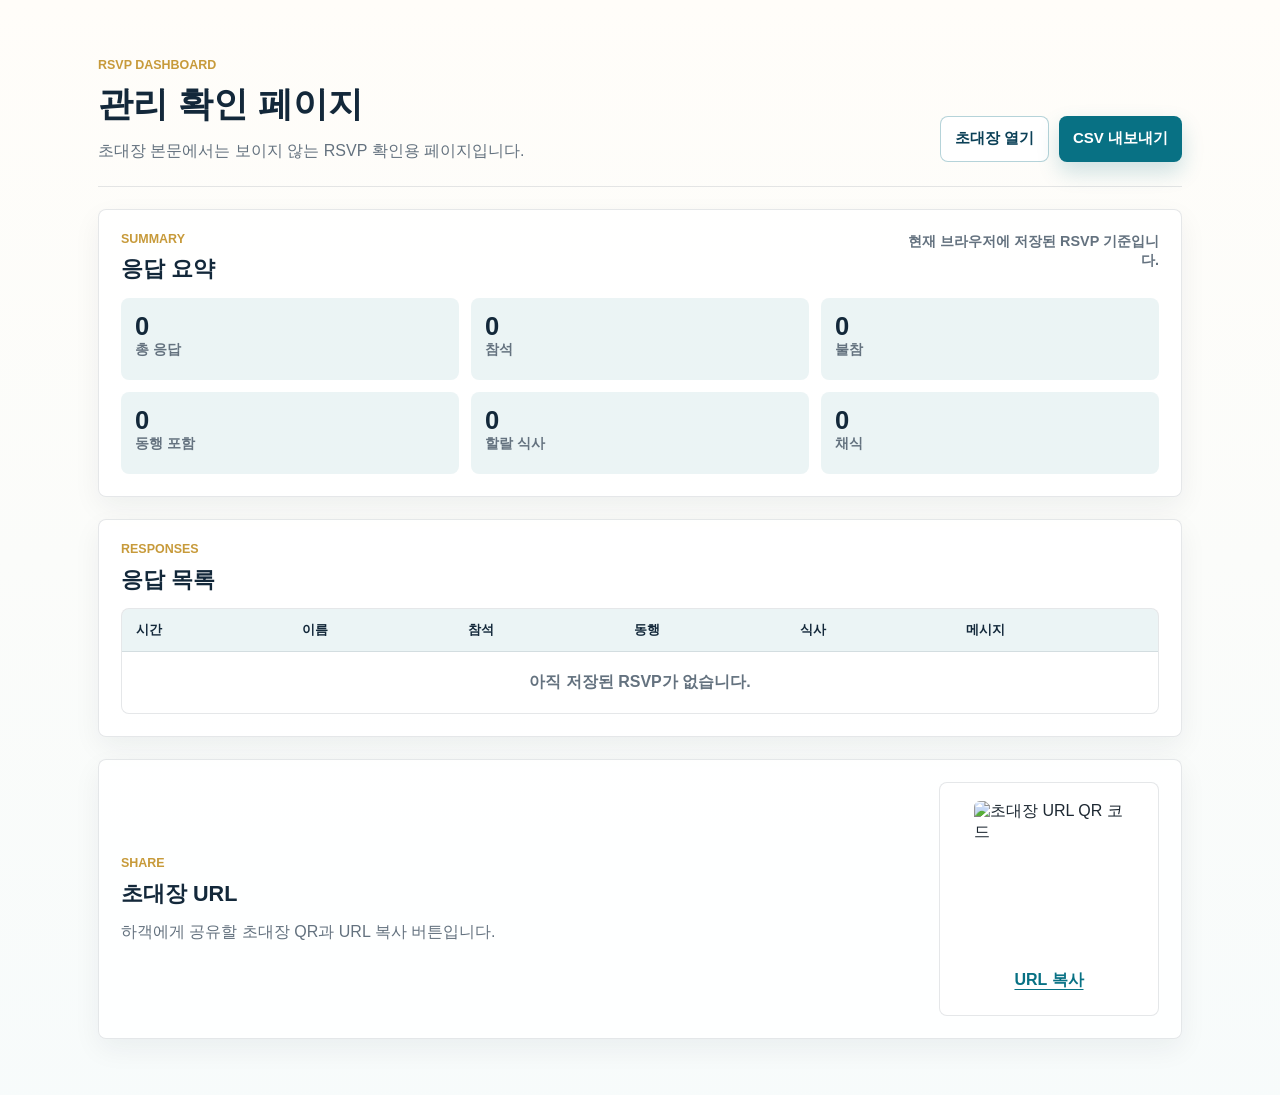
==== admin.html @ 89295983 "Move RSVP summary to admin page" ====
<!doctype html>
<html lang="ko">
  <head>
    <meta charset="utf-8" />
    <meta name="viewport" content="width=device-width, initial-scale=1" />
    <meta name="robots" content="noindex" />
    <title>RSVP 관리 확인 | 권기빈 · 송시아</title>
    <link rel="stylesheet" href="styles.css" />
  </head>
  <body class="admin-page">
    <div class="admin-shell">
      <header class="admin-header">
        <div>
          <p class="section-kicker">RSVP Dashboard</p>
          <h1>관리 확인 페이지</h1>
          <p class="lead">
            초대장 본문에서는 보이지 않는 RSVP 확인용 페이지입니다.
          </p>
        </div>
        <div class="admin-actions">
          <a class="button button--outline" href="./">초대장 열기</a>
          <button class="button button--primary" type="button" id="exportCsv">CSV 내보내기</button>
        </div>
      </header>

      <main class="admin-main">
        <section class="admin-section" aria-labelledby="statsTitle">
          <div class="admin-section__head">
            <div>
              <p class="section-kicker">Summary</p>
              <h2 id="statsTitle">응답 요약</h2>
            </div>
            <p class="admin-note">
              현재 브라우저에 저장된 RSVP 기준입니다.
            </p>
          </div>
          <div class="stats-grid" id="statsGrid"></div>
        </section>

        <section class="admin-section" aria-labelledby="listTitle">
          <div class="admin-section__head">
            <div>
              <p class="section-kicker">Responses</p>
              <h2 id="listTitle">응답 목록</h2>
            </div>
          </div>
          <div class="rsvp-table-wrap">
            <table class="rsvp-table">
              <thead>
                <tr>
                  <th scope="col">시간</th>
                  <th scope="col">이름</th>
                  <th scope="col">참석</th>
                  <th scope="col">동행</th>
                  <th scope="col">식사</th>
                  <th scope="col">메시지</th>
                </tr>
              </thead>
              <tbody id="rsvpTableBody"></tbody>
            </table>
            <p class="empty-state" id="rsvpEmpty">아직 저장된 RSVP가 없습니다.</p>
          </div>
        </section>

        <section class="admin-section admin-section--share" aria-labelledby="shareTitle">
          <div>
            <p class="section-kicker">Share</p>
            <h2 id="shareTitle">초대장 URL</h2>
            <p class="lead">
              하객에게 공유할 초대장 QR과 URL 복사 버튼입니다.
            </p>
          </div>
          <div class="qr-panel">
            <img id="qrImage" alt="초대장 URL QR 코드" loading="lazy" />
            <button class="text-button" type="button" id="copyUrl">URL 복사</button>
          </div>
        </section>
      </main>
    </div>

    <div class="toast" id="toast" role="status" aria-live="polite"></div>
    <script src="script.js"></script>
  </body>
</html>
---- styles.css ----
:root {
  color-scheme: light;
  --paper: #fffdf9;
  --ivory: #fbf3e7;
  --sand: #d9c79d;
  --sand-strong: #a77a2d;
  --nile: #087184;
  --nile-deep: #0b4057;
  --coral: #d96d63;
  --pink: #e7a7a2;
  --gold: #c79a3a;
  --navy: #13283a;
  --ink: #1d2832;
  --muted: #64727f;
  --line: rgba(19, 40, 58, 0.11);
  --white: #ffffff;
  --shadow: 0 14px 34px rgba(19, 40, 58, 0.1);
  --radius: 8px;
  --bottom-nav-height: 62px;
  font-family:
    "Pretendard",
    "Apple SD Gothic Neo",
    "Malgun Gothic",
    "Segoe UI",
    sans-serif;
}

*,
*::before,
*::after {
  box-sizing: border-box;
}

html {
  scroll-behavior: smooth;
  overflow-x: hidden;
}

body {
  margin: 0;
  background: var(--paper);
  color: var(--ink);
  font-size: 16px;
  line-height: 1.65;
  letter-spacing: 0;
  overflow-x: hidden;
}

body,
button,
input,
select,
textarea {
  font: inherit;
  letter-spacing: 0;
}

button,
a,
input,
select,
textarea {
  -webkit-tap-highlight-color: transparent;
}

a {
  color: inherit;
  text-decoration: none;
}

img,
svg {
  display: block;
  max-width: 100%;
}

svg {
  fill: none;
  stroke: currentColor;
  stroke-linecap: round;
  stroke-linejoin: round;
  stroke-width: 1.8;
}

button {
  border: 0;
  cursor: pointer;
}

.site-shell {
  min-height: 100vh;
  overflow-x: clip;
}

.hero {
  position: relative;
  min-height: 94svh;
  isolation: isolate;
  display: flex;
  flex-direction: column;
  justify-content: center;
  padding: 92px 20px 64px;
  color: var(--white);
}

.hero__image,
.hero__shade {
  position: absolute;
  inset: 0;
  z-index: -2;
}

.hero__image {
  width: 100%;
  height: 100%;
  object-fit: cover;
  object-position: center bottom;
}

.hero__shade {
  z-index: -1;
  background:
    linear-gradient(180deg, rgba(8, 22, 34, 0.38), rgba(8, 22, 34, 0.12) 34%, rgba(8, 22, 34, 0.68) 100%),
    radial-gradient(circle at 50% 24%, rgba(255, 250, 235, 0.3), transparent 30%);
}

.topbar {
  position: absolute;
  top: 0;
  left: 0;
  right: 0;
  z-index: 3;
  display: flex;
  align-items: center;
  justify-content: space-between;
  padding: 18px 18px;
}

.brand-mark {
  display: grid;
  gap: 1px;
  font-family: Georgia, "Times New Roman", serif;
  font-size: 1.05rem;
  font-weight: 700;
  line-height: 1.1;
  text-shadow: 0 2px 12px rgba(0, 0, 0, 0.2);
}

.brand-mark small {
  color: rgba(255, 255, 255, 0.72);
  font-family:
    "Pretendard",
    "Apple SD Gothic Neo",
    "Malgun Gothic",
    sans-serif;
  font-size: 0.64rem;
  font-weight: 800;
  text-transform: uppercase;
}

.topbar__actions {
  display: flex;
  gap: 8px;
}

.icon-button {
  display: grid;
  place-items: center;
  width: 42px;
  height: 42px;
  border: 1px solid rgba(255, 255, 255, 0.48);
  border-radius: 50%;
  background: rgba(9, 31, 45, 0.28);
  color: var(--white);
  backdrop-filter: blur(12px);
}

.icon-button svg {
  width: 21px;
  height: 21px;
}

.icon-button[aria-pressed="true"] {
  background: var(--gold);
  color: var(--navy);
}

.hero__content {
  width: min(100%, 720px);
  margin: 0 auto;
  text-align: center;
  text-shadow: 0 2px 18px rgba(0, 0, 0, 0.22);
}

.eyebrow,
.section-kicker {
  margin: 0 0 10px;
  color: var(--gold);
  font-size: 0.78rem;
  font-weight: 800;
  line-height: 1.2;
  text-transform: uppercase;
}

.hero h1 {
  position: relative;
  margin: 0 auto;
  width: fit-content;
  font-family: Georgia, "Times New Roman", serif;
  font-size: 3.08rem;
  font-weight: 700;
  line-height: 1.06;
}

.hero h1::after {
  display: block;
  width: 64px;
  height: 1px;
  margin: 18px auto 0;
  background: rgba(255, 232, 176, 0.82);
  content: "";
}

.hero h1 span {
  display: block;
  color: var(--pink);
  font-size: 1.4rem;
}

.hero__subtitle {
  margin: 18px 0 0;
  color: rgba(255, 255, 255, 0.82);
  font-size: 0.86rem;
  font-weight: 800;
}

.hero__date,
.hero__venue {
  margin: 10px 0 0;
  font-weight: 700;
}

.hero__venue {
  color: rgba(255, 255, 255, 0.88);
  font-size: 0.95rem;
}

.hero__actions {
  display: grid;
  gap: 9px;
  margin: 28px auto 0;
  width: min(100%, 430px);
  max-width: calc(100vw - 40px);
}

.hero__actions > * {
  min-width: 0;
}

.hero__primary-actions,
.hero__quick-actions {
  display: grid;
  grid-template-columns: repeat(2, minmax(0, 1fr));
  gap: 9px;
}

.hero__quick-actions .button {
  min-height: 40px;
  font-size: 0.84rem;
}

.button {
  display: inline-flex;
  min-width: 0;
  min-height: 46px;
  align-items: center;
  justify-content: center;
  gap: 8px;
  border-radius: var(--radius);
  padding: 11px 14px;
  font-size: 0.94rem;
  font-weight: 800;
  line-height: 1.25;
  text-align: center;
  white-space: normal;
  transition:
    transform 160ms ease,
    box-shadow 160ms ease,
    background-color 160ms ease,
    border-color 160ms ease;
}

.button svg {
  width: 18px;
  height: 18px;
  flex: 0 0 auto;
}

.button:hover,
.button:focus-visible,
.icon-button:hover,
.icon-button:focus-visible,
.text-button:hover,
.text-button:focus-visible,
.bottom-nav a:hover,
.bottom-nav a:focus-visible {
  transform: translateY(-1px);
}

.button:focus-visible,
.icon-button:focus-visible,
.text-button:focus-visible,
.lang-tab:focus-visible,
.guide-tab:focus-visible,
input:focus-visible,
select:focus-visible,
textarea:focus-visible,
summary:focus-visible,
.scarab-token:focus-visible,
.star:focus-visible {
  outline: 3px solid rgba(10, 111, 131, 0.32);
  outline-offset: 3px;
}

.button--light {
  border: 1px solid rgba(255, 255, 255, 0.58);
  background: rgba(255, 255, 255, 0.18);
  color: var(--white);
  backdrop-filter: blur(16px);
}

.button--primary {
  background: var(--nile);
  color: var(--white);
  box-shadow: 0 10px 22px rgba(10, 111, 131, 0.2);
}

.button--ghost {
  border: 1px solid rgba(255, 255, 255, 0.34);
  background: rgba(9, 31, 45, 0.2);
  color: rgba(255, 255, 255, 0.9);
  backdrop-filter: blur(14px);
}

.button--outline {
  border: 1px solid rgba(10, 111, 131, 0.3);
  background: var(--white);
  color: var(--nile-deep);
}

.button--full {
  width: 100%;
}

.scroll-cue {
  position: absolute;
  right: 20px;
  bottom: calc(var(--bottom-nav-height) + 24px);
  display: inline-flex;
  align-items: center;
  gap: 8px;
  color: rgba(255, 255, 255, 0.9);
  font-size: 0.86rem;
  font-weight: 800;
}

.scroll-cue::after {
  width: 8px;
  height: 8px;
  border-right: 2px solid currentColor;
  border-bottom: 2px solid currentColor;
  content: "";
  transform: rotate(45deg);
  animation: cue-bounce 1.4s ease-in-out infinite;
}

.section {
  position: relative;
  padding: 68px 20px;
}

.section__inner {
  width: min(100%, 940px);
  margin: 0 auto;
}

.section__header {
  margin-bottom: 24px;
  text-align: center;
}

.section h2 {
  margin: 0;
  color: var(--navy);
  font-family: Georgia, "Times New Roman", serif;
  font-size: 2.05rem;
  line-height: 1.18;
}

.section h3 {
  margin: 0 0 8px;
  color: var(--navy);
  font-size: 1.04rem;
  line-height: 1.35;
}

.lead {
  margin: 16px 0 0;
  color: var(--muted);
  font-size: 1rem;
}

.section--intro {
  background:
    linear-gradient(90deg, rgba(10, 111, 131, 0.045), transparent 52%),
    var(--paper);
}

.intro-grid {
  display: grid;
  gap: 34px;
  align-items: center;
}

.couple-emblem {
  min-height: 260px;
  display: grid;
  place-items: center;
}

.wedding-crest {
  position: relative;
  display: grid;
  place-items: center;
  width: min(100%, 340px);
  min-height: 242px;
  padding: 30px 28px;
  border: 1px solid rgba(19, 40, 58, 0.12);
  border-radius: var(--radius);
  background:
    linear-gradient(180deg, rgba(255, 255, 255, 0.72), rgba(251, 243, 231, 0.64)),
    var(--paper);
}

.wedding-crest::before,
.wedding-crest::after {
  position: absolute;
  inset: 14px;
  border: 1px solid rgba(199, 154, 58, 0.28);
  content: "";
  pointer-events: none;
}

.wedding-crest::after {
  inset: 20px;
  border-color: rgba(10, 64, 87, 0.12);
}

.crest__eyebrow,
.crest__date {
  margin: 0;
  color: var(--gold);
  font-size: 0.72rem;
  font-weight: 900;
  line-height: 1.2;
  text-transform: uppercase;
}

.crest__mark {
  display: flex;
  align-items: center;
  justify-content: center;
  gap: 18px;
  margin: 18px 0 14px;
  color: var(--navy);
  font-family: Georgia, "Times New Roman", serif;
  font-size: 3.6rem;
  line-height: 1;
}

.crest__mark i {
  width: 42px;
  height: 1px;
  background: linear-gradient(90deg, transparent, var(--gold), transparent);
}

.crest__names {
  margin: 0 0 14px;
  color: var(--navy);
  font-weight: 900;
}

.crest__route {
  display: flex;
  align-items: center;
  gap: 16px;
  margin-bottom: 16px;
  color: var(--muted);
  font-size: 0.78rem;
  font-weight: 900;
}

.crest__route::before,
.crest__route::after {
  width: 28px;
  height: 1px;
  background: rgba(19, 40, 58, 0.2);
  content: "";
}

.section--story {
  background:
    linear-gradient(180deg, #f8fbfa, #fffaf1),
    var(--paper);
}

.journey-map {
  position: relative;
  height: 128px;
  margin: 0 0 28px;
}

.journey-map__line {
  position: absolute;
  left: 8%;
  right: 8%;
  top: 54px;
  height: 1px;
  background: linear-gradient(90deg, rgba(10, 64, 87, 0.18), rgba(199, 154, 58, 0.74), rgba(10, 64, 87, 0.18));
}

.journey-map__line::after {
  position: absolute;
  top: -4px;
  left: 50%;
  width: 9px;
  height: 9px;
  border: 1px solid var(--gold);
  border-radius: 50%;
  background: var(--paper);
  content: "";
  transform: translateX(-50%);
}

.journey-map__point {
  position: absolute;
  top: 30px;
  display: grid;
  justify-items: center;
  gap: 4px;
  color: var(--navy);
  text-align: center;
}

.journey-map__point small {
  display: grid;
  place-items: center;
  width: 48px;
  height: 48px;
  border: 1px solid rgba(199, 154, 58, 0.48);
  border-radius: 50%;
  background: var(--white);
  color: var(--gold);
  font-family: Georgia, "Times New Roman", serif;
  font-size: 0.86rem;
  font-weight: 700;
}

.journey-map__point strong,
.journey-map__point em {
  display: block;
  line-height: 1.15;
}

.journey-map__point strong {
  font-size: 0.82rem;
}

.journey-map__point em {
  color: var(--muted);
  font-size: 0.76rem;
  font-style: normal;
  font-weight: 800;
}

.journey-map__point--seoul {
  left: 0;
}

.journey-map__point--cairo {
  left: 50%;
  transform: translateX(-50%);
}

.journey-map__point--oasis {
  right: 0;
}

.story-grid,
.detail-grid,
.gallery-grid,
.stats-grid {
  display: grid;
  gap: 12px;
}

.story-card,
.detail-card,
.photo-card,
.travel-card,
.quest-panel,
.rsvp-form,
.gift-details,
.manager-panel,
.qr-panel {
  border: 1px solid var(--line);
  border-radius: var(--radius);
  background: rgba(255, 255, 255, 0.78);
  box-shadow: 0 8px 22px rgba(19, 40, 58, 0.055);
}

.story-card {
  position: relative;
  min-height: 154px;
  padding: 22px 20px 20px;
  overflow: hidden;
}

.story-card::after {
  position: absolute;
  left: 20px;
  right: 20px;
  top: 58px;
  height: 1px;
  background: linear-gradient(90deg, rgba(199, 154, 58, 0.54), transparent);
  content: "";
}

.story-card__num {
  display: inline-flex;
  margin-bottom: 22px;
  color: var(--gold);
  font-weight: 900;
}

.story-card__place {
  position: absolute;
  top: 22px;
  left: 58px;
  color: var(--muted);
  font-size: 0.73rem;
  font-weight: 900;
  text-transform: uppercase;
}

.story-card p,
.detail-card p,
.travel-card p,
.photo-card figcaption,
.gift-details p {
  margin: 0;
  color: var(--muted);
}

.scarab-token {
  position: absolute;
  right: 18px;
  top: 18px;
  display: grid;
  place-items: center;
  width: 30px;
  height: 30px;
  border: 1px solid rgba(199, 154, 58, 0.34);
  border-radius: 50%;
  background: rgba(255, 255, 255, 0.72);
  color: var(--gold);
  box-shadow: 0 6px 14px rgba(19, 40, 58, 0.06);
}

.scarab-token::before {
  content: "✦";
  font-family: Georgia, "Times New Roman", serif;
  font-size: 0.92rem;
  line-height: 1;
}

.scarab-token::after {
  display: none;
}

.scarab-token.is-found {
  border-color: rgba(199, 154, 58, 0.72);
  background: var(--gold);
  color: var(--white);
}

.scarab-token.is-found::before {
  content: "✦";
}

.scarab-token--travel {
  top: auto;
  right: 22px;
  bottom: 22px;
}

.section--letter {
  background: var(--paper);
}

.language-tabs,
.guide-tabs {
  display: flex;
  gap: 8px;
  margin: 0 auto 18px;
  padding: 4px;
  border: 1px solid var(--line);
  border-radius: var(--radius);
  background: rgba(255, 255, 255, 0.7);
}

.language-tabs {
  width: min(100%, 460px);
}

.lang-tab,
.guide-tab {
  flex: 1;
  min-height: 42px;
  border-radius: 6px;
  background: transparent;
  color: var(--muted);
  font-weight: 900;
}

.lang-tab.is-active,
.guide-tab.is-active {
  background: var(--nile-deep);
  color: var(--white);
}

.letter-panel {
  display: none;
  max-width: 720px;
  margin: 0 auto;
  padding: 28px 0 0;
  border-top: 1px solid var(--line);
  color: #3d4752;
  font-size: 1.08rem;
  text-align: center;
}

.letter-panel.is-active {
  display: block;
}

.letter-panel--rtl {
  font-family:
    "Segoe UI",
    "Tahoma",
    "Arial",
    sans-serif;
}

.letter-sign {
  margin-top: 24px;
  color: var(--navy);
  font-weight: 900;
}

.letter-sign small {
  display: inline-block;
  max-width: 100%;
  margin-top: 6px;
  color: var(--muted);
  font-size: 0.78rem;
  line-height: 1.35;
  overflow-wrap: anywhere;
}

.section--details {
  background: linear-gradient(180deg, #f7fbfb, #ffffff);
}

.detail-card {
  min-height: 152px;
  padding: 20px;
  box-shadow: none;
}

.detail-card__label {
  display: inline-flex;
  align-items: center;
  gap: 10px;
  margin-bottom: 18px;
  color: var(--gold);
  font-size: 0.72rem;
  font-weight: 900;
  line-height: 1;
  text-transform: uppercase;
}

.detail-card__label::after {
  width: 34px;
  height: 1px;
  background: rgba(199, 154, 58, 0.42);
  content: "";
}

.section--directions {
  background:
    linear-gradient(135deg, rgba(10, 61, 85, 0.96), rgba(10, 111, 131, 0.88)),
    var(--nile-deep);
  color: var(--white);
}

.section--directions h2,
.section--directions .lead {
  color: var(--white);
}

.directions-layout {
  display: grid;
  gap: 24px;
  align-items: start;
}

.map-actions {
  display: flex;
  flex-wrap: wrap;
  gap: 10px;
  margin-top: 24px;
}

.travel-card {
  position: relative;
  padding: 18px;
  background: rgba(255, 255, 255, 0.94);
  color: var(--ink);
  box-shadow: none;
}

.guide-tabs {
  margin-bottom: 16px;
}

.guide-panel {
  display: none;
  padding-bottom: 42px;
}

.guide-panel.is-active {
  display: grid;
  gap: 10px;
}

.section--gallery {
  background: var(--paper);
}

.photo-card {
  margin: 0;
  overflow: hidden;
  box-shadow: none;
}

.photo-card img,
.stationery-card {
  width: 100%;
  aspect-ratio: 4 / 3;
}

.photo-card img {
  object-fit: cover;
}

.photo-card figcaption {
  padding: 14px 16px 16px;
  font-size: 0.92rem;
}

.stationery-card {
  position: relative;
  display: grid;
  place-items: center;
  overflow: hidden;
  background:
    linear-gradient(180deg, rgba(255, 255, 255, 0.82), rgba(251, 243, 231, 0.7)),
    var(--ivory);
}

.stationery-card::before {
  position: absolute;
  inset: 18px;
  border: 1px solid rgba(199, 154, 58, 0.28);
  content: "";
}

.stationery-card--palette {
  grid-template-columns: repeat(3, minmax(0, 1fr));
  gap: 0;
  padding: 34px;
}

.stationery-card--palette span {
  display: grid;
  place-items: end center;
  min-height: 132px;
  padding-bottom: 16px;
  color: var(--white);
  font-size: 0.72rem;
  font-weight: 900;
  text-transform: uppercase;
  writing-mode: vertical-rl;
}

.stationery-card--palette span:nth-child(1) {
  background: var(--nile-deep);
}

.stationery-card--palette span:nth-child(2) {
  background: #f7efe4;
  color: var(--navy);
}

.stationery-card--palette span:nth-child(3) {
  background: var(--gold);
}

.stationery-card--rings {
  grid-template-columns: auto auto auto;
  gap: 22px;
  color: var(--navy);
  font-family: Georgia, "Times New Roman", serif;
  font-size: 3rem;
  line-height: 1;
}

.stationery-card--rings i {
  position: relative;
  width: 70px;
  height: 42px;
}

.stationery-card--rings i::before,
.stationery-card--rings i::after {
  position: absolute;
  top: 0;
  width: 42px;
  height: 42px;
  border: 1px solid rgba(199, 154, 58, 0.84);
  border-radius: 50%;
  content: "";
}

.stationery-card--rings i::before {
  left: 0;
}

.stationery-card--rings i::after {
  right: 0;
}

.section--quest {
  background:
    radial-gradient(circle at 18% 16%, rgba(213, 163, 60, 0.2), transparent 24%),
    linear-gradient(180deg, #13283a, #0a3d55);
  color: var(--white);
}

.section--quest h2,
.section--quest .lead {
  color: var(--white);
}

.quest-layout {
  display: grid;
  gap: 24px;
}

.quest-panel {
  padding: 20px;
  background: rgba(255, 255, 255, 0.92);
  color: var(--ink);
  box-shadow: none;
}

.quest-panel__top {
  display: flex;
  align-items: center;
  justify-content: space-between;
  gap: 16px;
  margin-bottom: 16px;
  font-weight: 900;
}

.text-button {
  display: inline-flex;
  align-items: center;
  justify-content: center;
  min-height: 34px;
  padding: 6px 0;
  background: transparent;
  color: var(--nile);
  font-weight: 900;
  text-decoration: underline;
  text-underline-offset: 4px;
}

.episode-list {
  display: grid;
  gap: 10px;
  min-height: 116px;
}

.episode-item {
  border-left: 4px solid var(--gold);
  padding: 10px 12px;
  background: rgba(10, 111, 131, 0.08);
  border-radius: 0 var(--radius) var(--radius) 0;
}

.episode-item strong {
  display: block;
  margin-bottom: 2px;
  color: var(--navy);
}

.section--rsvp {
  background:
    linear-gradient(180deg, rgba(255, 253, 248, 0.9), rgba(247, 251, 251, 0.96)),
    var(--paper);
}

.rsvp-layout {
  display: grid;
  gap: 26px;
  align-items: start;
}

.rsvp-copy {
  display: grid;
  gap: 20px;
}

.pyramid-gate {
  position: relative;
  display: grid;
  justify-items: center;
  padding: 20px 10px 0;
  min-height: 250px;
}

.pyramid-gate__sun {
  width: 72px;
  height: 72px;
  border-radius: 50%;
  background: radial-gradient(circle, #fff6d5, var(--gold));
  box-shadow: 0 0 36px rgba(213, 163, 60, 0.42);
}

.pyramid-gate__body {
  position: relative;
  width: min(100%, 300px);
  height: 190px;
  margin-top: -18px;
  background: linear-gradient(140deg, #f0d596, #b9852c);
  clip-path: polygon(50% 0, 100% 100%, 0 100%);
  overflow: hidden;
  box-shadow: var(--shadow);
}

.pyramid-gate__body::before {
  position: absolute;
  inset: 32% 0 0 50%;
  background: rgba(255, 255, 255, 0.2);
  content: "";
}

.pyramid-gate__door {
  position: absolute;
  bottom: 0;
  width: 58px;
  height: 92px;
  background: var(--nile-deep);
  transition: transform 600ms ease;
}

.pyramid-gate__door--left {
  left: calc(50% - 58px);
  transform-origin: left bottom;
  border-radius: 44px 0 0 0;
}

.pyramid-gate__door--right {
  right: calc(50% - 58px);
  transform-origin: right bottom;
  border-radius: 0 44px 0 0;
}

.pyramid-gate.is-open .pyramid-gate__door--left {
  transform: rotateY(66deg) translateX(-9px);
}

.pyramid-gate.is-open .pyramid-gate__door--right {
  transform: rotateY(-66deg) translateX(9px);
}

#rsvpThanks {
  margin: 14px 0 0;
  color: var(--navy);
  font-weight: 900;
  text-align: center;
}

.rsvp-form {
  display: grid;
  gap: 16px;
  padding: 20px;
  box-shadow: none;
}

.rsvp-form label,
.rsvp-form fieldset {
  display: grid;
  gap: 8px;
  margin: 0;
  color: var(--navy);
  font-weight: 900;
}

.rsvp-form fieldset {
  padding: 0;
  border: 0;
}

.rsvp-form legend {
  padding: 0 0 8px;
}

.choice {
  display: flex !important;
  grid-template-columns: auto 1fr;
  align-items: center;
  min-height: 44px;
  padding: 10px 12px;
  border: 1px solid var(--line);
  border-radius: var(--radius);
  background: #fbfefe;
  color: var(--ink) !important;
  font-weight: 700 !important;
}

.choice input {
  width: 18px;
  height: 18px;
  margin: 0 8px 0 0;
  accent-color: var(--nile);
}

input,
select,
textarea {
  width: 100%;
  min-height: 46px;
  border: 1px solid var(--line);
  border-radius: var(--radius);
  background: rgba(255, 255, 255, 0.86);
  color: var(--ink);
  padding: 10px 12px;
}

textarea {
  resize: vertical;
}

.section--guestbook {
  background: linear-gradient(180deg, #0b1e33, #13283a);
  color: var(--white);
}

.section--guestbook h2 {
  color: var(--white);
}

.guestbook-form {
  display: grid;
  gap: 10px;
  margin-bottom: 18px;
}

.star-sky {
  position: relative;
  height: 360px;
  border: 1px solid rgba(255, 255, 255, 0.16);
  border-radius: var(--radius);
  overflow: hidden;
  background:
    radial-gradient(circle at 20% 18%, rgba(255, 255, 255, 0.12), transparent 18%),
    radial-gradient(circle at 78% 28%, rgba(213, 163, 60, 0.12), transparent 20%),
    linear-gradient(180deg, #071827, #13283a);
}

.star-sky::before {
  position: absolute;
  left: 0;
  right: 0;
  bottom: 0;
  height: 38%;
  background:
    linear-gradient(120deg, transparent 0 24%, rgba(229, 201, 141, 0.24) 25% 32%, transparent 33%),
    linear-gradient(180deg, transparent, rgba(0, 0, 0, 0.24));
  clip-path: polygon(0 100%, 0 70%, 15% 60%, 28% 72%, 44% 52%, 58% 78%, 72% 58%, 100% 78%, 100% 100%);
  content: "";
}

.star {
  position: absolute;
  width: 24px;
  height: 24px;
  background: transparent;
  color: #ffe9a8;
  transform: translate(-50%, -50%);
}

.star::before {
  position: absolute;
  inset: 0;
  background: currentColor;
  clip-path: polygon(50% 0, 61% 34%, 97% 35%, 68% 56%, 79% 91%, 50% 70%, 21% 91%, 32% 56%, 3% 35%, 39% 34%);
  content: "";
  filter: drop-shadow(0 0 8px rgba(255, 233, 168, 0.72));
}

.star-message {
  min-height: 34px;
  margin: 14px 0 0;
  color: rgba(255, 255, 255, 0.9);
  text-align: center;
}

.section--gift {
  background: var(--paper);
}

.gift-layout {
  display: grid;
  gap: 18px;
}

.gift-details {
  padding: 16px 18px;
  box-shadow: none;
}

.gift-details summary {
  color: var(--navy);
  cursor: pointer;
  font-weight: 900;
}

.gift-details p {
  margin-top: 12px;
}

.manager-panel,
.qr-panel {
  padding: 18px;
  box-shadow: none;
}

.stat-card {
  min-height: 82px;
  padding: 14px;
  border-radius: var(--radius);
  background: rgba(10, 111, 131, 0.08);
}

.stat-card strong {
  display: block;
  color: var(--navy);
  font-size: 1.6rem;
  line-height: 1.1;
}

.stat-card span {
  color: var(--muted);
  font-size: 0.86rem;
  font-weight: 800;
}

.qr-panel {
  display: grid;
  place-items: center;
  gap: 12px;
}

.qr-panel img {
  width: 150px;
  height: 150px;
  border-radius: 6px;
  background: var(--white);
}

.admin-page {
  background:
    linear-gradient(180deg, rgba(255, 253, 249, 0.96), rgba(247, 251, 251, 0.98)),
    var(--paper);
}

.admin-shell {
  width: min(1120px, 100%);
  margin: 0 auto;
  padding: 32px 18px 56px;
}

.admin-header {
  display: grid;
  gap: 18px;
  padding: 26px 0 24px;
  border-bottom: 1px solid var(--line);
}

.admin-header h1,
.admin-section h2 {
  margin: 0;
  color: var(--navy);
  line-height: 1.18;
}

.admin-header h1 {
  font-size: 2.2rem;
}

.admin-actions {
  display: flex;
  flex-wrap: wrap;
  gap: 10px;
}

.admin-main {
  display: grid;
  gap: 22px;
  margin-top: 22px;
}

.admin-section {
  padding: 22px;
  border: 1px solid var(--line);
  border-radius: var(--radius);
  background: rgba(255, 255, 255, 0.84);
  box-shadow: 0 10px 28px rgba(19, 40, 58, 0.06);
}

.admin-section__head {
  display: grid;
  gap: 10px;
  margin-bottom: 16px;
}

.admin-section h2 {
  font-size: 1.35rem;
}

.admin-note {
  margin: 0;
  color: var(--muted);
  font-size: 0.9rem;
  font-weight: 800;
}

.rsvp-table-wrap {
  overflow-x: auto;
  border: 1px solid var(--line);
  border-radius: var(--radius);
  background: var(--white);
}

.rsvp-table {
  width: 100%;
  min-width: 720px;
  border-collapse: collapse;
}

.rsvp-table th,
.rsvp-table td {
  padding: 12px 14px;
  border-bottom: 1px solid var(--line);
  text-align: left;
  vertical-align: top;
}

.rsvp-table th {
  background: rgba(10, 111, 131, 0.08);
  color: var(--navy);
  font-size: 0.84rem;
  font-weight: 900;
}

.rsvp-table td {
  color: var(--ink);
  font-size: 0.92rem;
}

.rsvp-table td:last-child {
  min-width: 220px;
}

.empty-state {
  display: none;
  margin: 0;
  padding: 20px;
  color: var(--muted);
  font-weight: 800;
  text-align: center;
}

.empty-state.is-visible {
  display: block;
}

.admin-section--share {
  display: grid;
  gap: 18px;
  align-items: center;
}

.admin-page .qr-panel {
  background: var(--white);
  box-shadow: none;
}

.footer {
  padding: 32px 20px calc(var(--bottom-nav-height) + 30px);
  background: var(--navy);
  color: rgba(255, 255, 255, 0.88);
  text-align: center;
}

.footer p {
  margin: 0 0 10px;
}

.footer a {
  color: var(--gold);
  font-weight: 900;
}

.bottom-nav {
  position: fixed;
  left: 10px;
  right: 10px;
  bottom: 8px;
  z-index: 20;
  display: grid;
  grid-template-columns: repeat(4, minmax(0, 1fr));
  min-height: var(--bottom-nav-height);
  border: 1px solid rgba(19, 40, 58, 0.1);
  border-radius: var(--radius);
  background: rgba(255, 255, 255, 0.92);
  box-shadow: 0 12px 28px rgba(19, 40, 58, 0.16);
  backdrop-filter: blur(16px);
}

.bottom-nav a {
  display: grid;
  place-items: center;
  align-content: center;
  gap: 1px;
  min-width: 0;
  color: var(--navy);
  font-size: 0.8rem;
  font-weight: 900;
}

.bottom-nav a::before {
  width: 22px;
  height: 1px;
  margin-bottom: 4px;
  background: rgba(199, 154, 58, 0.44);
  content: "";
}

.bottom-nav small {
  color: var(--muted);
  font-size: 0.62rem;
  font-weight: 800;
  line-height: 1;
  text-transform: uppercase;
}

.toast {
  position: fixed;
  left: 50%;
  bottom: calc(var(--bottom-nav-height) + 26px);
  z-index: 30;
  max-width: min(92vw, 420px);
  min-height: 44px;
  padding: 11px 16px;
  border-radius: var(--radius);
  background: rgba(19, 40, 58, 0.94);
  color: var(--white);
  font-weight: 800;
  opacity: 0;
  pointer-events: none;
  transform: translate(-50%, 10px);
  transition:
    opacity 180ms ease,
    transform 180ms ease;
}

.toast.is-visible {
  opacity: 1;
  transform: translate(-50%, 0);
}

@keyframes cue-bounce {
  0%,
  100% {
    transform: translateY(0) rotate(45deg);
  }
  50% {
    transform: translateY(5px) rotate(45deg);
  }
}

@media (min-width: 680px) {
  .hero {
    padding-inline: 40px;
  }

  .hero h1 {
    font-size: 4.3rem;
  }

  .hero h1 span {
    font-size: 1.8rem;
  }

  .hero__actions {
    width: min(100%, 500px);
  }

  .hero__primary-actions {
    grid-template-columns: 1.15fr 0.85fr;
  }

  .hero__quick-actions {
    width: min(100%, 360px);
    justify-self: center;
  }

  .section {
    padding: 92px 36px;
  }

  .intro-grid,
  .directions-layout,
  .quest-layout,
  .rsvp-layout,
  .gift-layout {
    grid-template-columns: minmax(0, 1fr) minmax(0, 1fr);
  }

  .detail-grid,
  .gallery-grid {
    grid-template-columns: repeat(2, minmax(0, 1fr));
  }

  .gallery-grid {
    align-items: stretch;
  }

  .photo-card--wide {
    grid-row: span 2;
  }

  .photo-card--wide img {
    height: calc(100% - 53px);
    aspect-ratio: auto;
  }

  .guestbook-form {
    grid-template-columns: 0.8fr 1.5fr auto;
  }

  .stats-grid {
    grid-template-columns: repeat(3, minmax(0, 1fr));
  }

  .admin-header {
    grid-template-columns: minmax(0, 1fr) auto;
    align-items: end;
  }

  .admin-actions {
    justify-content: end;
  }

  .admin-section__head {
    grid-template-columns: minmax(0, 1fr) auto;
    align-items: start;
  }

  .admin-note {
    max-width: 260px;
    text-align: right;
  }

  .admin-section--share {
    grid-template-columns: minmax(0, 1fr) 220px;
  }
}

@media (min-width: 960px) {
  .section h2 {
    font-size: 2.45rem;
  }

  .detail-grid {
    grid-template-columns: repeat(4, minmax(0, 1fr));
  }

  .story-grid {
    grid-template-columns: repeat(4, minmax(0, 1fr));
  }

  .bottom-nav {
    left: 50%;
    right: auto;
    width: 520px;
    transform: translateX(-50%);
  }
}

@media (max-width: 390px) {
  .hero {
    padding-inline: 14px;
  }

  .hero h1 {
    font-size: 2.42rem;
  }

  .hero__actions {
    gap: 8px;
  }

  .button {
    padding-inline: 10px;
    font-size: 0.86rem;
  }

  .section h2 {
    font-size: 1.86rem;
  }

  .bottom-nav {
    left: 6px;
    right: 6px;
  }
}

@media (prefers-reduced-motion: reduce) {
  *,
  *::before,
  *::after {
    scroll-behavior: auto !important;
    animation-duration: 0.001ms !important;
    animation-iteration-count: 1 !important;
    transition-duration: 0.001ms !important;
  }
}
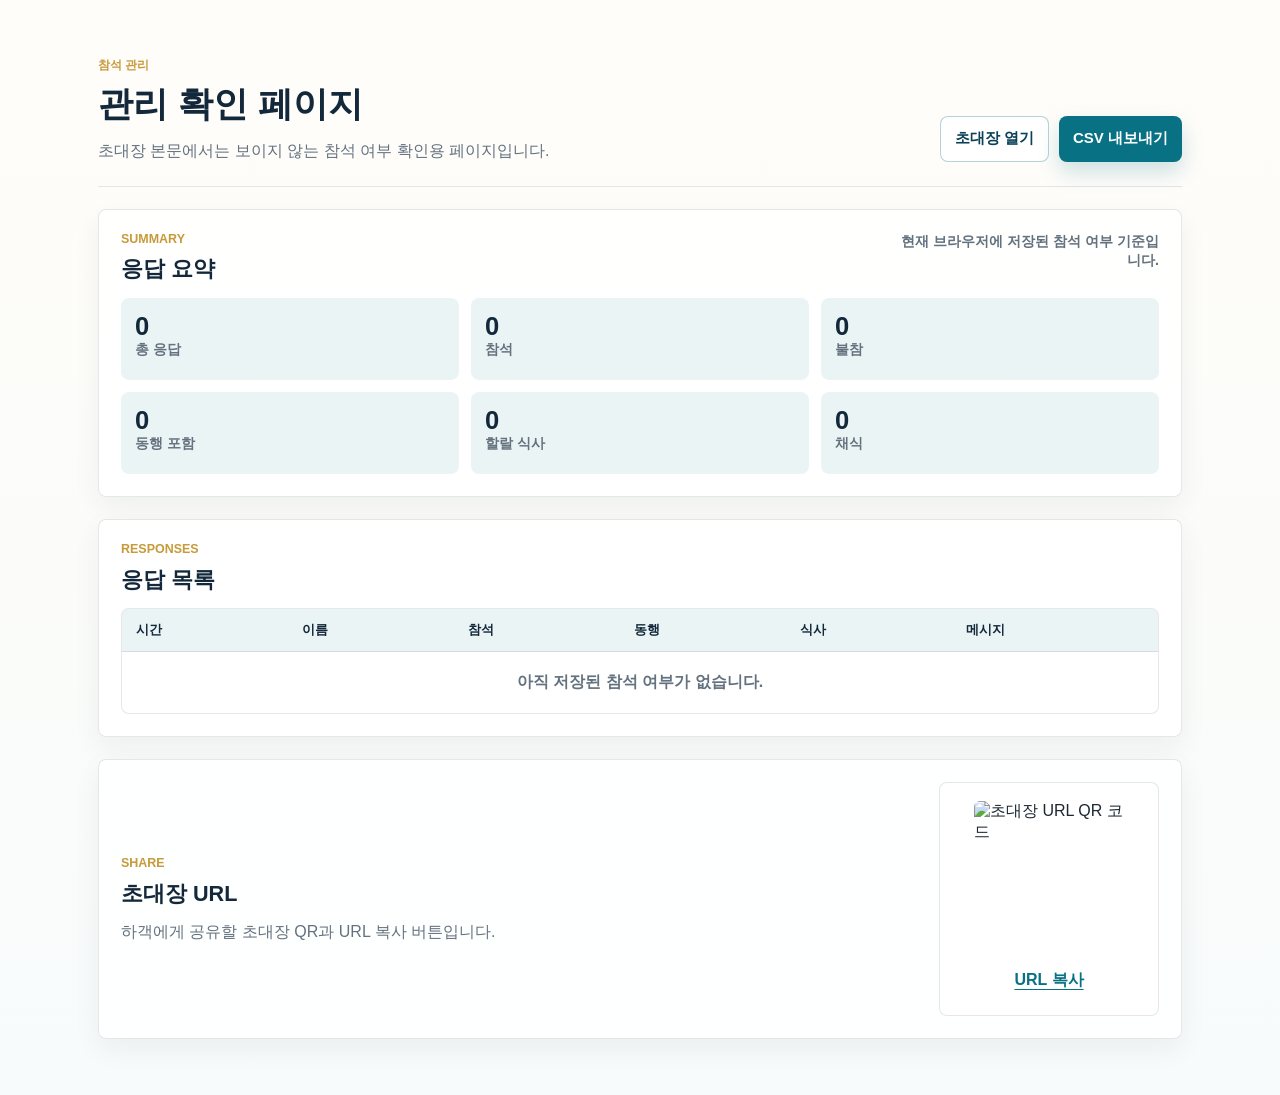
==== commit 9e0b902c: "Use Korean attendance wording" ====
--- a/admin.html
+++ b/admin.html
@@ -4,17 +4,17 @@
     <meta charset="utf-8" />
     <meta name="viewport" content="width=device-width, initial-scale=1" />
     <meta name="robots" content="noindex" />
-    <title>RSVP 관리 확인 | 권기빈 · 송시아</title>
+    <title>참석 관리 확인 | 권기빈 · 송시아</title>
     <link rel="stylesheet" href="styles.css" />
   </head>
   <body class="admin-page">
     <div class="admin-shell">
       <header class="admin-header">
         <div>
-          <p class="section-kicker">RSVP Dashboard</p>
+          <p class="section-kicker">참석 관리</p>
           <h1>관리 확인 페이지</h1>
           <p class="lead">
-            초대장 본문에서는 보이지 않는 RSVP 확인용 페이지입니다.
+            초대장 본문에서는 보이지 않는 참석 여부 확인용 페이지입니다.
           </p>
         </div>
         <div class="admin-actions">
@@ -31,7 +31,7 @@
               <h2 id="statsTitle">응답 요약</h2>
             </div>
             <p class="admin-note">
-              현재 브라우저에 저장된 RSVP 기준입니다.
+              현재 브라우저에 저장된 참석 여부 기준입니다.
             </p>
           </div>
           <div class="stats-grid" id="statsGrid"></div>
@@ -58,7 +58,7 @@
               </thead>
               <tbody id="rsvpTableBody"></tbody>
             </table>
-            <p class="empty-state" id="rsvpEmpty">아직 저장된 RSVP가 없습니다.</p>
+            <p class="empty-state" id="rsvpEmpty">아직 저장된 참석 여부가 없습니다.</p>
           </div>
         </section>
 
--- a/styles.css
+++ b/styles.css
@@ -829,7 +829,40 @@
   display: flex;
   flex-wrap: wrap;
   gap: 10px;
+  margin-top: 16px;
+}
+
+.map-embed-card {
+  overflow: hidden;
   margin-top: 24px;
+  border: 1px solid rgba(255, 255, 255, 0.24);
+  border-radius: var(--radius);
+  background: rgba(255, 255, 255, 0.96);
+  box-shadow: 0 18px 38px rgba(4, 20, 30, 0.2);
+}
+
+.map-embed-card iframe {
+  width: 100%;
+  height: clamp(280px, 48vw, 390px);
+  border: 0;
+}
+
+.map-embed-card__caption {
+  display: grid;
+  gap: 2px;
+  padding: 13px 15px 15px;
+  color: var(--ink);
+}
+
+.map-embed-card__caption strong {
+  color: var(--navy);
+  line-height: 1.25;
+}
+
+.map-embed-card__caption span {
+  color: var(--muted);
+  font-size: 0.9rem;
+  font-weight: 800;
 }
 
 .travel-card {
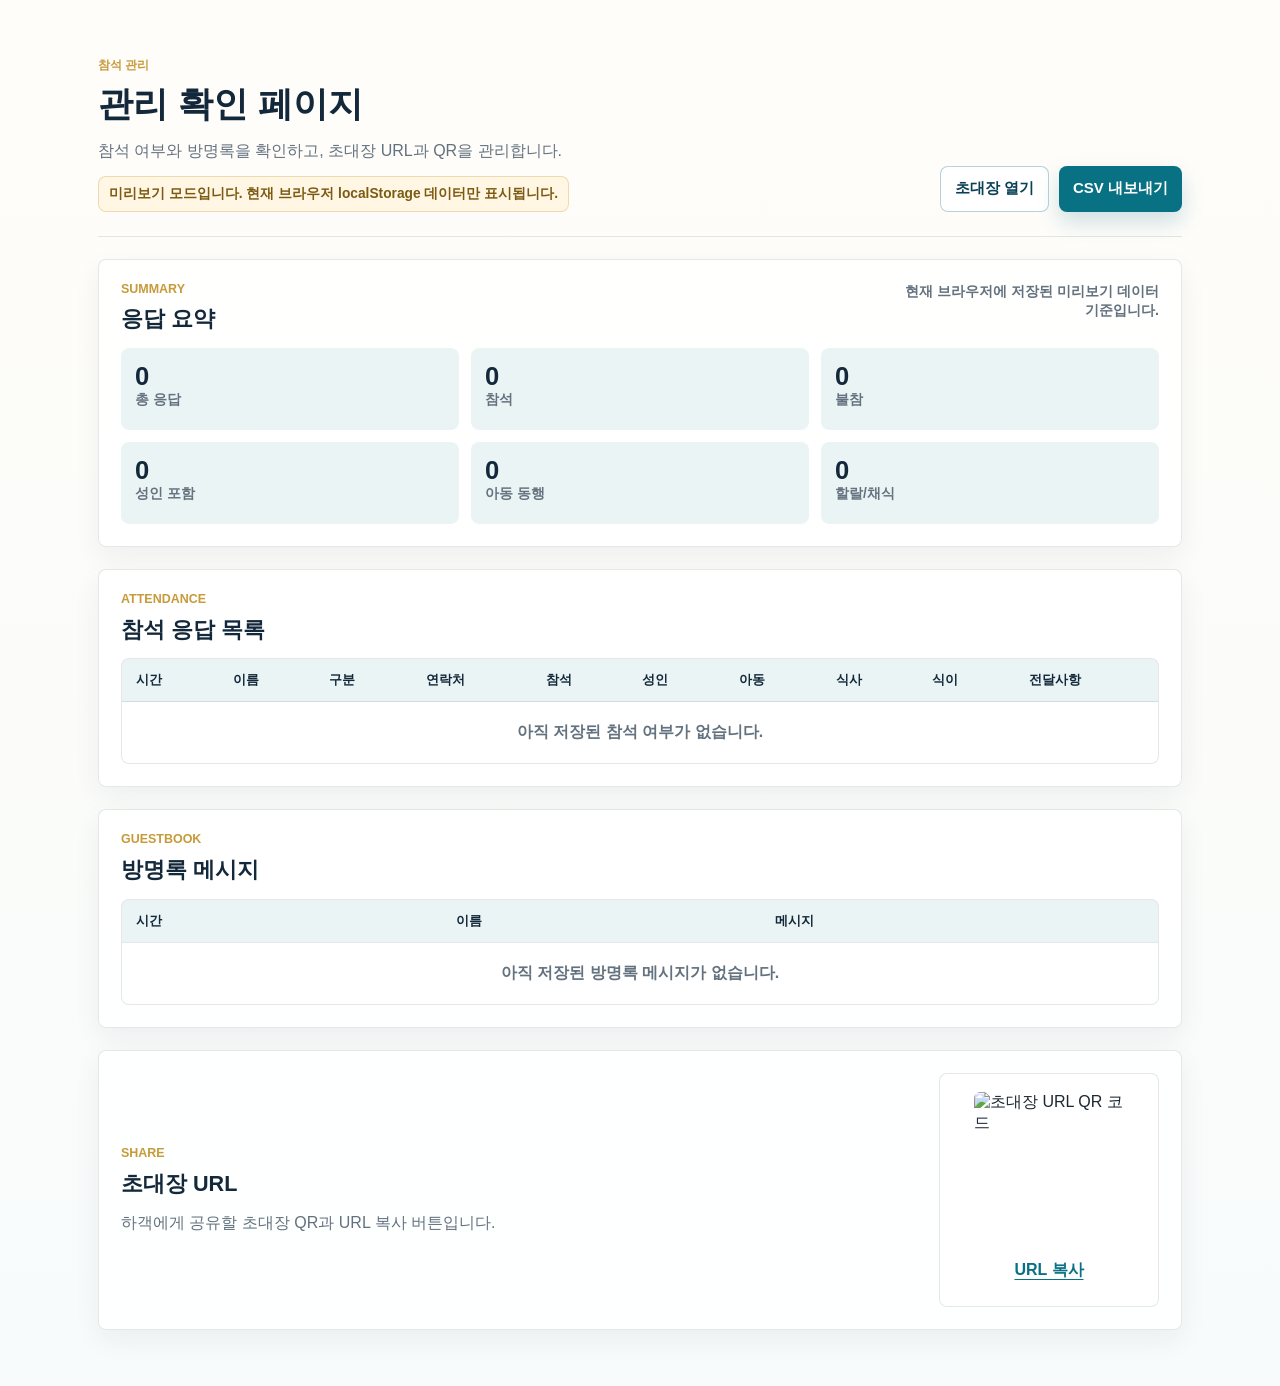
==== commit 2519c65b: "Prioritize guest info and prepare Sheets attendance" ====
--- a/admin.html
+++ b/admin.html
@@ -14,8 +14,9 @@
           <p class="section-kicker">참석 관리</p>
           <h1>관리 확인 페이지</h1>
           <p class="lead">
-            초대장 본문에서는 보이지 않는 참석 여부 확인용 페이지입니다.
+            참석 여부와 방명록을 확인하고, 초대장 URL과 QR을 관리합니다.
           </p>
+          <p class="storage-status" id="storageStatus"></p>
         </div>
         <div class="admin-actions">
           <a class="button button--outline" href="./">초대장 열기</a>
@@ -30,8 +31,8 @@
               <p class="section-kicker">Summary</p>
               <h2 id="statsTitle">응답 요약</h2>
             </div>
-            <p class="admin-note">
-              현재 브라우저에 저장된 참석 여부 기준입니다.
+            <p class="admin-note" id="adminDataNote">
+              저장소 상태를 확인하는 중입니다.
             </p>
           </div>
           <div class="stats-grid" id="statsGrid"></div>
@@ -40,8 +41,8 @@
         <section class="admin-section" aria-labelledby="listTitle">
           <div class="admin-section__head">
             <div>
-              <p class="section-kicker">Responses</p>
-              <h2 id="listTitle">응답 목록</h2>
+              <p class="section-kicker">Attendance</p>
+              <h2 id="listTitle">참석 응답 목록</h2>
             </div>
           </div>
           <div class="rsvp-table-wrap">
@@ -50,15 +51,41 @@
                 <tr>
                   <th scope="col">시간</th>
                   <th scope="col">이름</th>
+                  <th scope="col">구분</th>
+                  <th scope="col">연락처</th>
                   <th scope="col">참석</th>
-                  <th scope="col">동행</th>
+                  <th scope="col">성인</th>
+                  <th scope="col">아동</th>
                   <th scope="col">식사</th>
-                  <th scope="col">메시지</th>
+                  <th scope="col">식이</th>
+                  <th scope="col">전달사항</th>
                 </tr>
               </thead>
               <tbody id="rsvpTableBody"></tbody>
             </table>
             <p class="empty-state" id="rsvpEmpty">아직 저장된 참석 여부가 없습니다.</p>
+          </div>
+        </section>
+
+        <section class="admin-section" aria-labelledby="guestbookTitle">
+          <div class="admin-section__head">
+            <div>
+              <p class="section-kicker">Guestbook</p>
+              <h2 id="guestbookTitle">방명록 메시지</h2>
+            </div>
+          </div>
+          <div class="rsvp-table-wrap">
+            <table class="rsvp-table">
+              <thead>
+                <tr>
+                  <th scope="col">시간</th>
+                  <th scope="col">이름</th>
+                  <th scope="col">메시지</th>
+                </tr>
+              </thead>
+              <tbody id="guestbookTableBody"></tbody>
+            </table>
+            <p class="empty-state" id="guestbookEmpty">아직 저장된 방명록 메시지가 없습니다.</p>
           </div>
         </section>
 
--- a/styles.css
+++ b/styles.css
@@ -87,6 +87,14 @@
   cursor: pointer;
 }
 
+button:disabled,
+input:disabled,
+select:disabled,
+textarea:disabled {
+  cursor: progress;
+  opacity: 0.72;
+}
+
 .site-shell {
   min-height: 100vh;
   overflow-x: clip;
@@ -262,6 +270,10 @@
   display: grid;
   grid-template-columns: repeat(2, minmax(0, 1fr));
   gap: 9px;
+}
+
+.hero__quick-actions--triple {
+  grid-template-columns: repeat(3, minmax(0, 1fr));
 }
 
 .hero__quick-actions .button {
@@ -788,6 +800,10 @@
   box-shadow: none;
 }
 
+.detail-card__actions {
+  margin-top: 12px;
+}
+
 .detail-card__label {
   display: inline-flex;
   align-items: center;
@@ -871,6 +887,33 @@
   background: rgba(255, 255, 255, 0.94);
   color: var(--ink);
   box-shadow: none;
+}
+
+.info-list {
+  display: grid;
+  gap: 12px;
+}
+
+.info-list strong {
+  display: block;
+  margin-bottom: 2px;
+  color: var(--navy);
+}
+
+.copy-line {
+  display: grid;
+  gap: 10px;
+  margin-top: 16px;
+  padding: 12px;
+  border: 1px solid var(--line);
+  border-radius: var(--radius);
+  background: rgba(255, 255, 255, 0.72);
+}
+
+.copy-line span {
+  color: var(--ink);
+  font-weight: 800;
+  overflow-wrap: anywhere;
 }
 
 .guide-tabs {
@@ -1153,6 +1196,11 @@
   box-shadow: none;
 }
 
+.form-grid {
+  display: grid;
+  gap: 16px;
+}
+
 .rsvp-form label,
 .rsvp-form fieldset {
   display: grid;
@@ -1207,6 +1255,54 @@
   resize: vertical;
 }
 
+.optional {
+  color: var(--muted);
+  font-size: 0.82rem;
+  font-weight: 800;
+}
+
+.privacy-note,
+.mode-note {
+  margin: 0;
+  color: var(--muted);
+  font-size: 0.86rem;
+  line-height: 1.55;
+}
+
+.mode-note {
+  padding: 10px 12px;
+  border-radius: var(--radius);
+  font-weight: 800;
+}
+
+.mode-note:empty {
+  display: none;
+}
+
+.mode-note--warning {
+  border: 1px solid rgba(199, 154, 58, 0.28);
+  background: rgba(255, 247, 226, 0.78);
+  color: #7c5a12;
+}
+
+.mode-note--light {
+  margin-bottom: 16px;
+  border: 1px solid rgba(255, 255, 255, 0.16);
+  background: rgba(255, 255, 255, 0.08);
+  color: rgba(255, 255, 255, 0.82);
+}
+
+.section--overseas {
+  background:
+    linear-gradient(180deg, #f7fbfb, #ffffff),
+    var(--paper);
+}
+
+.overseas-grid {
+  display: grid;
+  gap: 12px;
+}
+
 .section--guestbook {
   background: linear-gradient(180deg, #0b1e33, #13283a);
   color: var(--white);
@@ -1296,6 +1392,10 @@
   margin-top: 12px;
 }
 
+.copy-line--account {
+  margin-top: 12px;
+}
+
 .manager-panel,
 .qr-panel {
   padding: 18px;
@@ -1402,6 +1502,18 @@
   font-weight: 800;
 }
 
+.storage-status {
+  display: inline-flex;
+  margin: 14px 0 0;
+  padding: 8px 10px;
+  border: 1px solid rgba(199, 154, 58, 0.3);
+  border-radius: var(--radius);
+  background: rgba(255, 247, 226, 0.9);
+  color: #7c5a12;
+  font-size: 0.86rem;
+  font-weight: 900;
+}
+
 .rsvp-table-wrap {
   overflow-x: auto;
   border: 1px solid var(--line);
@@ -1411,7 +1523,7 @@
 
 .rsvp-table {
   width: 100%;
-  min-width: 720px;
+  min-width: 920px;
   border-collapse: collapse;
 }
 
@@ -1617,6 +1729,15 @@
     grid-template-columns: 0.8fr 1.5fr auto;
   }
 
+  .form-grid {
+    grid-template-columns: repeat(2, minmax(0, 1fr));
+  }
+
+  .rsvp-form > label,
+  .privacy-note {
+    grid-column: 1 / -1;
+  }
+
   .stats-grid {
     grid-template-columns: repeat(3, minmax(0, 1fr));
   }
@@ -1655,6 +1776,15 @@
   }
 
   .story-grid {
+    grid-template-columns: repeat(4, minmax(0, 1fr));
+  }
+
+  .story-grid--compact,
+  .overseas-grid {
+    grid-template-columns: repeat(3, minmax(0, 1fr));
+  }
+
+  .overseas-grid {
     grid-template-columns: repeat(4, minmax(0, 1fr));
   }
 
